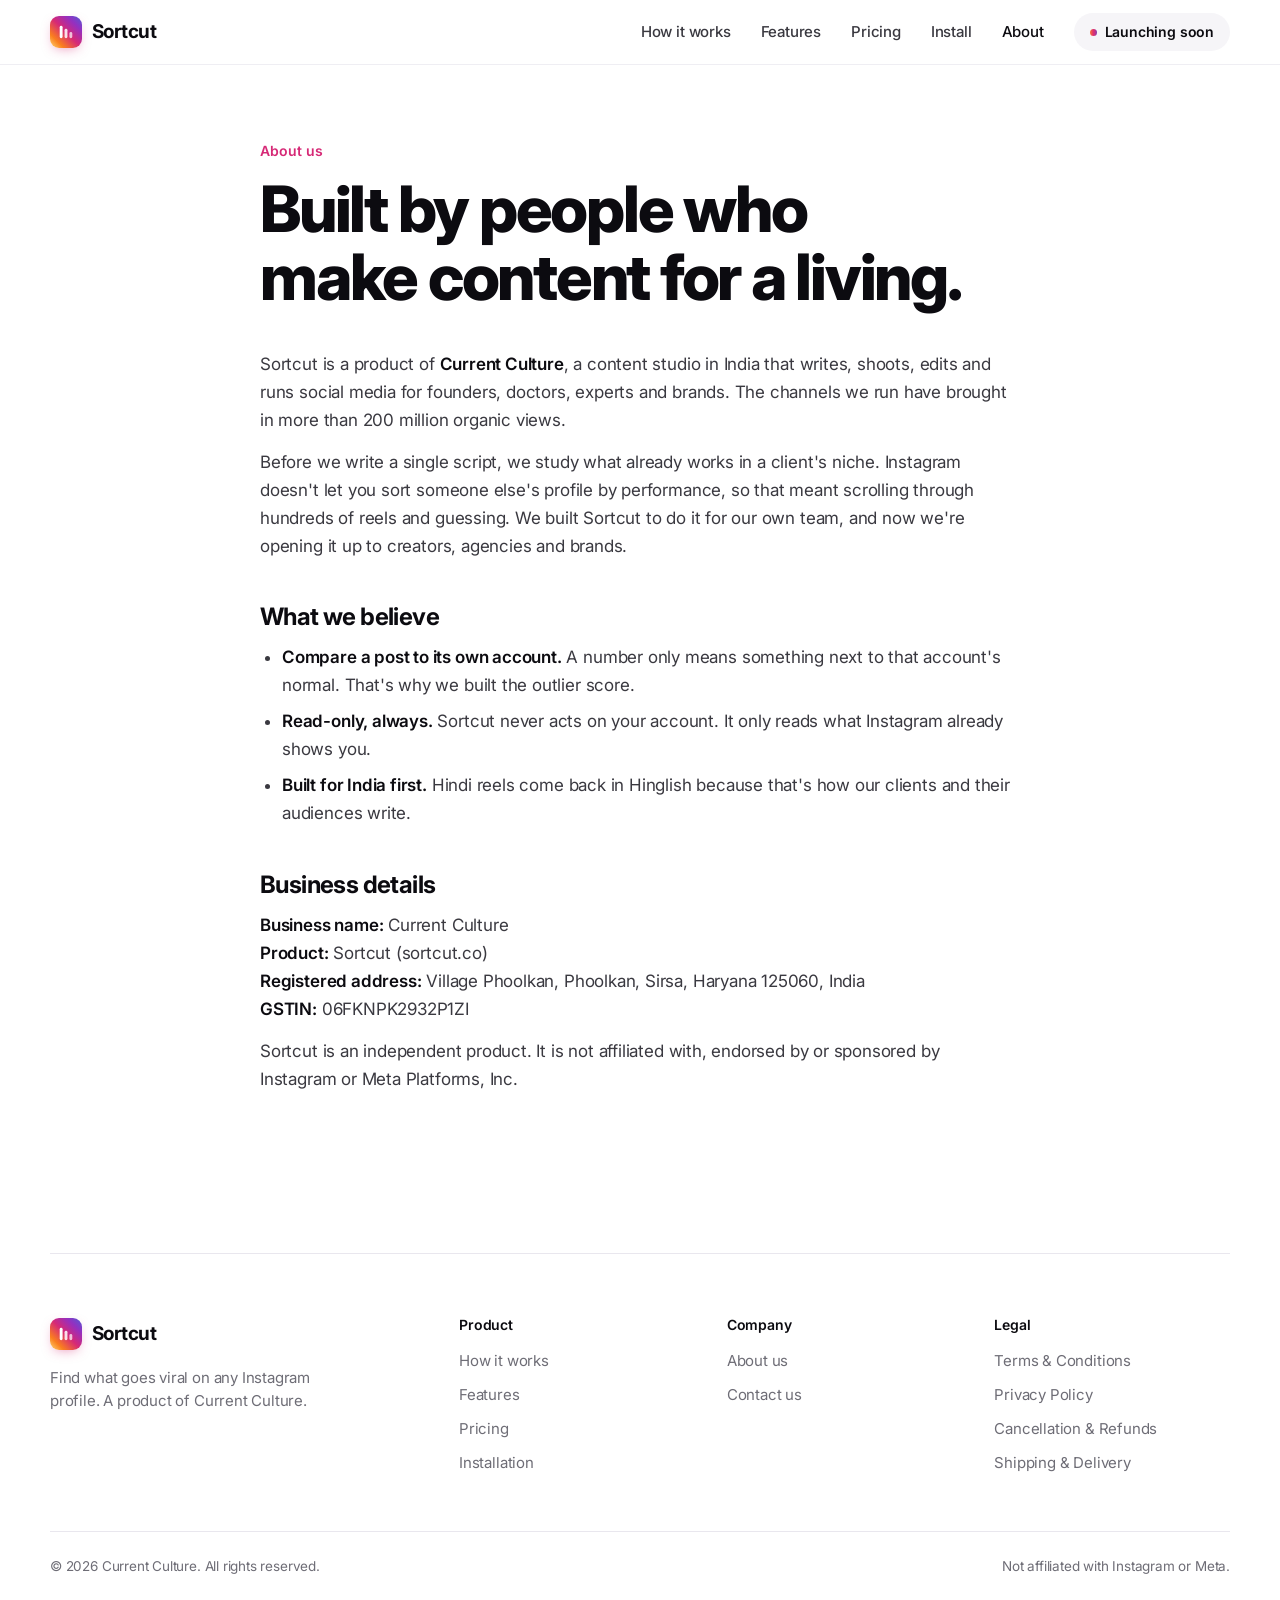
==== about.html @ b272a759 "Landing page" ====
<!doctype html>
<html lang="en">
<head>
<meta charset="utf-8">
<meta name="viewport" content="width=device-width, initial-scale=1, viewport-fit=cover">
<title>About us | Sortcut</title>
<meta name="description" content="Sortcut is built by Current Culture, a content studio in India.">
<link rel="canonical" href="https://sortcut.co/about.html">
<link rel="preconnect" href="https://fonts.googleapis.com">
<link rel="preconnect" href="https://fonts.gstatic.com" crossorigin>
<link rel="stylesheet" href="https://fonts.googleapis.com/css2?family=Inter:wght@400;500;600;700;800&display=swap">
<link rel="stylesheet" href="css/styles.css">
</head>
<body>
<svg width="0" height="0" style="position:absolute" aria-hidden="true">
  <defs>
    <linearGradient id="igg" x1="0" y1="1" x2="1" y2="0">
      <stop offset="0" stop-color="#FEDA75"/><stop offset=".25" stop-color="#FA7E1E"/><stop offset=".5" stop-color="#D62976"/><stop offset=".75" stop-color="#962FBF"/><stop offset="1" stop-color="#4F5BD5"/>
    </linearGradient>
    <symbol id="mark" viewBox="0 0 20 20"><rect x="3" y="3" width="3.2" height="14" rx="1.6" fill="currentColor"/><rect x="8.4" y="6.5" width="3.2" height="10.5" rx="1.6" fill="currentColor" opacity=".85"/><rect x="13.8" y="10" width="3.2" height="7" rx="1.6" fill="currentColor" opacity=".7"/></symbol>
    <symbol id="check" viewBox="0 0 20 20"><circle cx="10" cy="10" r="10" fill="url(#igg)"/><path d="M6 10.3l2.6 2.6L14 7.5" fill="none" stroke="#fff" stroke-width="2" stroke-linecap="round" stroke-linejoin="round"/></symbol>
    <symbol id="play" viewBox="0 0 12 12"><path d="M3 1.8v8.4L10 6z" fill="currentColor"/></symbol>
  </defs>
</svg>
<header class="top">
  <div class="wrap">
    <a class="brand" href="index.html" aria-label="Sortcut home"><span class="logo"><svg width="18" height="18" viewBox="0 0 20 20" fill="#fff" aria-hidden="true"><rect x="3" y="3" width="3.2" height="14" rx="1.6"/><rect x="8.4" y="6.5" width="3.2" height="10.5" rx="1.6" opacity=".85"/><rect x="13.8" y="10" width="3.2" height="7" rx="1.6" opacity=".7"/></svg></span>Sortcut</a>
    <nav class="nav" aria-label="Main">
      <a class="hide-sm" href="index.html#how">How it works</a>
      <a class="hide-sm" href="index.html#features">Features</a>
      <a class="hide-sm" href="pricing.html">Pricing</a>
      <a class="hide-sm" href="install.html">Install</a>
      <a class="hide-sm" href="about.html" aria-current="page">About</a>
      <span class="soon">Launching soon</span>
    </nav>
  </div>
</header>
<main class="wrap">

  <article class="doc">
    <div class="doc-head"><span class="kicker">About us</span><h1>Built by people who make content for a living.</h1></div>
    <div class="doc-body">
      <p>Sortcut is a product of <strong>Current Culture</strong>, a content studio in India that writes, shoots, edits and runs social media for founders, doctors, experts and brands. The channels we run have brought in more than 200 million organic views.</p>
      <p>Before we write a single script, we study what already works in a client's niche. Instagram doesn't let you sort someone else's profile by performance, so that meant scrolling through hundreds of reels and guessing. We built Sortcut to do it for our own team, and now we're opening it up to creators, agencies and brands.</p>
      <h2>What we believe</h2>
      <ul>
        <li><strong>Compare a post to its own account.</strong> A number only means something next to that account's normal. That's why we built the outlier score.</li>
        <li><strong>Read-only, always.</strong> Sortcut never acts on your account. It only reads what Instagram already shows you.</li>
        <li><strong>Built for India first.</strong> Hindi reels come back in Hinglish because that's how our clients and their audiences write.</li>
      </ul>
      <h2>Business details</h2>
      <p><strong>Business name:</strong> Current Culture<br>
      <strong>Product:</strong> Sortcut (sortcut.co)<br>
      <strong>Registered address:</strong> Village Phoolkan, Phoolkan, Sirsa, Haryana 125060, India<br>
      <strong>GSTIN:</strong> 06FKNPK2932P1ZI</p>
      <p>Sortcut is an independent product. It is not affiliated with, endorsed by or sponsored by Instagram or Meta Platforms, Inc.</p>
    </div>
  </article>

</main>

<footer class="wrap">
  <div class="foot">
    <div>
      <a class="brand" href="index.html"><span class="logo"><svg width="18" height="18" viewBox="0 0 20 20" fill="#fff" aria-hidden="true"><rect x="3" y="3" width="3.2" height="14" rx="1.6"/><rect x="8.4" y="6.5" width="3.2" height="10.5" rx="1.6" opacity=".85"/><rect x="13.8" y="10" width="3.2" height="7" rx="1.6" opacity=".7"/></svg></span>Sortcut</a>
      <p class="about">Find what goes viral on any Instagram profile. A product of Current Culture.</p>
    </div>
    <div><h4>Product</h4><ul><li><a href="index.html#how">How it works</a></li><li><a href="index.html#features">Features</a></li><li><a href="pricing.html">Pricing</a></li><li><a href="install.html">Installation</a></li></ul></div>
    <div><h4>Company</h4><ul><li><a href="about.html">About us</a></li><li><a href="contact.html">Contact us</a></li></ul></div>
    <div><h4>Legal</h4><ul><li><a href="terms.html">Terms &amp; Conditions</a></li><li><a href="privacy.html">Privacy Policy</a></li><li><a href="refund-policy.html">Cancellation &amp; Refunds</a></li><li><a href="shipping-policy.html">Shipping &amp; Delivery</a></li></ul></div>
  </div>
  <div class="legal"><span>© 2026 Current Culture. All rights reserved.</span><span>Not affiliated with Instagram or Meta.</span></div>
</footer>
<script src="js/main.js"></script>
</body>
</html>
---- css/styles.css ----
html,body{margin:0}img{max-width:100%}

[hidden]{display:none!important}
:root{
  color-scheme:light;
  --bg:#FFFFFF;
  --bg-2:#F6F5F8;
  --ink:#0C0B10;
  --ink-2:#3A3940;
  --gray:#6E6D76;
  --gray-2:#A3A1AB;
  --line:#E9E7EE;
  --line-2:#DCD9E3;
  --yellow:#FEDA75;
  --orange:#FA7E1E;
  --pink:#D62976;
  --purple:#962FBF;
  --blue:#4F5BD5;
  --ig:linear-gradient(45deg,#FEDA75 0%,#FA7E1E 22%,#D62976 50%,#962FBF 76%,#4F5BD5 100%);
  --ig-btn:linear-gradient(90deg,#F77737 0%,#E1306C 45%,#C13584 72%,#833AB4 100%);
  --font:-apple-system,BlinkMacSystemFont,"SF Pro Display","SF Pro Text","Inter","Segoe UI",Roboto,Helvetica,Arial,sans-serif;
  --mono:ui-monospace,"SF Mono",SFMono-Regular,Menlo,Consolas,monospace;
  --r-lg:28px;--r-md:20px;--r-sm:12px;
  --shadow:0 1px 2px rgba(12,11,16,.04),0 8px 24px -8px rgba(12,11,16,.08);
  --shadow-lg:0 2px 6px rgba(12,11,16,.04),0 40px 80px -24px rgba(60,20,80,.22);
}
*{box-sizing:border-box}
html{scroll-behavior:smooth;overflow-x:clip}
@media (prefers-reduced-motion:reduce){html{scroll-behavior:auto}*,*::before,*::after{animation:none!important;transition:none!important}}
body{background:var(--bg);color:var(--ink);font:400 17px/1.55 var(--font);letter-spacing:-.011em;-webkit-font-smoothing:antialiased;-moz-osx-font-smoothing:grayscale;padding-inline:20px;overflow-x:hidden}
a{color:inherit}
h1,h2,h3,h4{margin:0;font-weight:700;letter-spacing:-.035em;line-height:1.05;text-wrap:balance}
p{margin:0}
.wrap{max-width:1180px;margin-inline:auto}
.narrow{max-width:760px;margin-inline:auto}
.center{text-align:center}
.viral-img{display:inline-block;height:1.24em;width:auto;max-width:none;vertical-align:-.07em;margin-right:.04em}
.ig-script{font-family:"Instrument Serif",Georgia,serif;font-style:italic;font-weight:400;letter-spacing:-.01em;font-size:1.12em;line-height:.9;padding:0 .1em .06em .02em;display:inline-block;vertical-align:-.02em}
.grad-text{background:var(--ig);-webkit-background-clip:text;background-clip:text;color:transparent}
:focus-visible{outline:3px solid rgba(214,41,118,.45);outline-offset:3px;border-radius:10px}
.kicker{display:inline-block;font-size:14px;font-weight:600;letter-spacing:0;color:var(--pink)}

/* ---------- nav ---------- */
.top{position:sticky;top:env(safe-area-inset-top,0px);z-index:50;margin-inline:-20px;padding:0 20px;background:rgba(255,255,255,.78);-webkit-backdrop-filter:saturate(180%) blur(20px);backdrop-filter:saturate(180%) blur(20px);border-bottom:1px solid rgba(233,231,238,.7)}
.top .wrap{height:64px;display:flex;align-items:center;justify-content:space-between;gap:16px}
.brand{display:flex;align-items:center;gap:10px;text-decoration:none;font-size:19px;font-weight:700;letter-spacing:-.03em}
.logo{width:32px;height:32px;border-radius:9px;background:var(--ig);display:grid;place-items:center;box-shadow:0 4px 12px -4px rgba(214,41,118,.5)}
.logo svg{display:block}
.nav{display:flex;align-items:center;gap:30px;font-size:15px;font-weight:500}
.nav a{text-decoration:none;color:var(--ink-2)}
.nav a:hover,.nav a[aria-current="page"]{color:var(--ink)}
.nav a.btn,.nav a.btn:hover{color:#fff}
.soon{display:inline-flex;align-items:center;gap:8px;height:38px;padding:0 16px;border-radius:999px;background:var(--bg-2);font-size:14px;font-weight:600;color:var(--ink);white-space:nowrap}
.soon::before{content:"";width:7px;height:7px;border-radius:50%;background:var(--ig-btn)}
@media (max-width:780px){.nav a.hide-sm{display:none}}

/* ---------- buttons ---------- */
.btn{display:inline-flex;align-items:center;justify-content:center;gap:8px;height:48px;padding:0 24px;border-radius:999px;border:0;font:600 16px/1 var(--font);letter-spacing:-.01em;text-decoration:none;cursor:pointer;white-space:nowrap;transition:transform .2s ease,box-shadow .2s ease,background-color .2s}
.btn-ig{background:var(--ig-btn);color:#fff;box-shadow:0 8px 24px -8px rgba(214,41,118,.55),inset 0 1px 0 rgba(255,255,255,.25)}
.btn-ig:hover{transform:translateY(-1px);box-shadow:0 14px 30px -10px rgba(214,41,118,.65),inset 0 1px 0 rgba(255,255,255,.25)}
.btn-dark{background:var(--ink);color:#fff}
.btn-dark:hover{transform:translateY(-1px);background:#25232c}
.btn-soft{background:var(--bg-2);color:var(--ink)}
.btn-soft:hover{background:#EDEBF1}
.btn-soon,.btn-soon:hover{background:var(--bg-2);color:var(--gray);cursor:default}
.btn-sm{height:38px;padding:0 16px;font-size:14px}
.btn svg{flex:none}

/* ---------- hero ---------- */
.hero{position:relative;padding-block:72px 0;text-align:center}
.hero::before{content:"";position:absolute;top:-64px;left:50%;width:100vw;transform:translateX(-50%);height:720px;z-index:-1;background:
  radial-gradient(40% 50% at 22% 30%,rgba(254,218,117,.30),transparent 70%),
  radial-gradient(38% 50% at 50% 18%,rgba(214,41,118,.16),transparent 70%),
  radial-gradient(40% 50% at 80% 32%,rgba(79,91,213,.16),transparent 70%)}
.launch{display:inline-flex;align-items:center;gap:10px;padding:6px 14px 6px 6px;border-radius:999px;background:#fff;border:1px solid var(--line);box-shadow:var(--shadow);font-size:14px;font-weight:500;color:var(--ink-2);text-decoration:none}
.launch b{font-weight:600;color:#fff;background:var(--ig-btn);padding:4px 10px;border-radius:999px;font-size:12.5px}
.hero h1{font-size:clamp(30px,7.4vw,88px);font-weight:800;letter-spacing:-.045em;line-height:1.04;margin:26px auto 0;max-width:none}
.hero h1 .ln{display:block;white-space:nowrap}
.hero .lede{margin:24px auto 0;max-width:620px;font-size:clamp(18px,2vw,21px);color:var(--gray);line-height:1.5}
.hero .ctas{display:flex;flex-wrap:wrap;justify-content:center;gap:12px;margin-top:34px}
.proof{display:flex;align-items:center;justify-content:center;gap:14px;margin-top:30px;flex-wrap:wrap;font-size:14.5px;color:var(--gray)}
.proof b{color:var(--ink);font-weight:600}
.rings{display:flex}
.ring{width:38px;height:38px;border-radius:50%;padding:2px;background:var(--ig);margin-left:-10px}
.ring:first-child{margin-left:0}
.ring span{display:block;width:100%;height:100%;border-radius:50%;border:2px solid #fff}
.a1{background:linear-gradient(135deg,#F4C7A1,#B9785A)}
.a2{background:linear-gradient(135deg,#C9B5E8,#6D58A8)}
.a3{background:linear-gradient(135deg,#A9D8C6,#3E8A73)}
.a4{background:linear-gradient(135deg,#F3B0C3,#B4446A)}
.a5{background:linear-gradient(135deg,#B8CBF2,#4B64B8)}

/* ---------- product mockup ---------- */
.stage{position:relative;margin:64px auto 0;max-width:1080px}
.stage::before{content:"";position:absolute;inset:8% 4% -4%;background:var(--ig);filter:blur(70px);opacity:.28;border-radius:40px;z-index:-1}
.window{border-radius:22px;background:#fff;border:1px solid var(--line);box-shadow:var(--shadow-lg);overflow:hidden;text-align:left}
.chrome{display:flex;align-items:center;gap:14px;height:46px;padding:0 16px;background:#F7F6F9;border-bottom:1px solid var(--line)}
.dots{display:flex;gap:7px}
.dots i{width:11px;height:11px;border-radius:50%;background:#E0DDE5}
.dots i:nth-child(1){background:#FF5F57}.dots i:nth-child(2){background:#FEBC2E}.dots i:nth-child(3){background:#28C840}
.url{flex:1;max-width:420px;margin-inline:auto;height:28px;border-radius:8px;background:#fff;border:1px solid var(--line);display:flex;align-items:center;justify-content:center;gap:6px;font-size:12.5px;color:var(--gray)}
.ext{width:26px;height:26px;border-radius:7px;background:var(--ig);display:grid;place-items:center}
.app{display:grid;grid-template-columns:1fr 300px;min-height:520px}
.profile{padding:26px 28px 28px;min-width:0}
.ph{display:flex;align-items:center;gap:22px;padding-bottom:20px;border-bottom:1px solid var(--line)}
.ph .ring{width:76px;height:76px;padding:3px;margin:0;flex:none}
.ph .ring span{border-width:3px}
.ph h4{font-size:19px;letter-spacing:-.02em;font-weight:600}
.stats{display:flex;gap:22px;margin-top:8px;font-size:14px;color:var(--ink-2)}
.stats b{font-weight:600;color:var(--ink)}
.sortbar{display:flex;align-items:center;justify-content:space-between;gap:10px;margin:16px 0 12px;font-size:13px;color:var(--gray)}
.sortbar .chip{display:inline-flex;align-items:center;gap:6px;padding:6px 10px;border-radius:999px;background:var(--bg-2);font-weight:600;color:var(--ink)}
.sortbar .chip i{width:8px;height:8px;border-radius:50%;background:var(--ig)}
.grid{display:grid;grid-template-columns:repeat(4,1fr);gap:4px}
.tile{position:relative;aspect-ratio:3/4;border-radius:6px;overflow:hidden}
.tile .rk{position:absolute;top:7px;left:7px;min-width:22px;height:22px;padding:0 6px;border-radius:6px;background:rgba(12,11,16,.72);color:#fff;font:700 11.5px/22px var(--font);text-align:center;-webkit-backdrop-filter:blur(6px);backdrop-filter:blur(6px)}
.tile .ox{position:absolute;top:7px;right:7px;height:22px;padding:0 7px;border-radius:6px;background:var(--ig-btn);color:#fff;font:700 11.5px/22px var(--font)}
.tile .vw{position:absolute;left:0;right:0;bottom:0;display:flex;align-items:center;gap:4px;padding:22px 8px 7px;background:linear-gradient(transparent,rgba(0,0,0,.55));color:#fff;font:600 11.5px/1 var(--font)}
.p1{background:linear-gradient(160deg,#F9D9B5 0%,#E59A7B 55%,#A85467 100%)}
.p2{background:linear-gradient(200deg,#BFD7EA 0%,#6E95BE 60%,#36507A 100%)}
.p3{background:linear-gradient(150deg,#E8E0D3 0%,#B9A58C 60%,#6C5A47 100%)}
.p4{background:linear-gradient(190deg,#D4E7D0 0%,#86B08A 60%,#3F6849 100%)}
.p5{background:linear-gradient(170deg,#E9D3EC 0%,#B48BC2 60%,#6A4580 100%)}
.p6{background:linear-gradient(140deg,#F6E3B4 0%,#D9A95A 60%,#8E6327 100%)}
.p7{background:linear-gradient(210deg,#D2D6E6 0%,#8C93B5 60%,#4B4F72 100%)}
.p8{background:linear-gradient(165deg,#F4CDCD 0%,#D57F86 60%,#8B3A4C 100%)}
.panel{border-left:1px solid var(--line);background:#FBFAFC;padding:20px;display:flex;flex-direction:column;gap:14px}
.panel-h{display:flex;align-items:center;gap:10px;font-weight:700;font-size:15px;letter-spacing:-.02em}
.panel-h .logo{width:26px;height:26px;border-radius:7px}
.field label{display:block;font-size:12px;font-weight:600;color:var(--gray);margin-bottom:6px}
.select{display:flex;justify-content:space-between;align-items:center;height:38px;padding:0 12px;border-radius:10px;background:#fff;border:1px solid var(--line-2);font-size:14px;font-weight:500}
.seg{display:grid;grid-template-columns:repeat(4,1fr);gap:4px;padding:3px;border-radius:10px;background:#EFEDF2}
.seg span{height:30px;display:grid;place-items:center;font-size:13px;font-weight:600;border-radius:8px;color:var(--gray)}
.seg span.on{background:#fff;color:var(--ink);box-shadow:0 1px 3px rgba(0,0,0,.08)}
.progress{height:6px;border-radius:99px;background:#EFEDF2;overflow:hidden}
.progress i{display:block;height:100%;width:100%;background:var(--ig-btn);border-radius:99px}
.pmeta{display:flex;justify-content:space-between;font-size:12.5px;color:var(--gray);margin-top:7px}
.panel .btn{height:40px;font-size:14px;width:100%}
.panel .row2{display:grid;grid-template-columns:1fr 1fr;gap:8px}
.panel .row2 .btn{background:#fff;border:1px solid var(--line-2);color:var(--ink)}
@media (max-width:900px){.app{grid-template-columns:1fr}.panel{border-left:0;border-top:1px solid var(--line)}}
@media (max-width:560px){.grid{grid-template-columns:repeat(3,1fr)}.grid .tile:nth-child(n+7){display:none}.profile{padding:18px}.ph{gap:14px}.ph .ring{width:60px;height:60px}.stats{gap:12px;font-size:12.5px}.url{display:none}}


/* ---------- interactive demo ---------- */
.field .flabel{display:block;font-size:12px;font-weight:600;color:var(--gray);margin-bottom:6px}
.seg button{height:30px;border:0;background:transparent;font:600 13px/1 var(--font);border-radius:8px;color:var(--gray);cursor:pointer;transition:background-color .2s,color .2s,box-shadow .2s}
.seg button:hover{color:var(--ink)}
.seg button.on{background:#fff;color:var(--ink);box-shadow:0 1px 3px rgba(0,0,0,.08)}
.seg button:disabled{cursor:default}
.progress i{width:0;transition:none}
.sortbar .chip i{background:var(--gray-2);transition:background .3s}
.sortbar .chip.live i{background:var(--ig)}
.sortbar .chip.busy i{background:var(--ig);animation:blink .8s ease-in-out infinite}
@keyframes blink{50%{opacity:.25}}
#demo-grid{position:relative}
#demo-grid .tile{will-change:transform}
#demo-grid .tile .rk,#demo-grid .tile .ox{opacity:0;transform:scale(.4);transition:opacity .35s ease,transform .45s cubic-bezier(.3,1.6,.5,1);transition-delay:var(--d,0ms)}
#demo-grid.sorted .tile .rk,#demo-grid.sorted .tile .ox{opacity:1;transform:none}
#demo-grid.sorted .tile[data-rank="1"]{box-shadow:0 0 0 2px #fff,0 0 0 4px #D62976;z-index:1}
#demo-grid::after{content:"";position:absolute;inset:0;border-radius:6px;pointer-events:none;opacity:0;z-index:3;background:linear-gradient(100deg,transparent 35%,rgba(255,255,255,.55) 50%,transparent 65%);background-size:250% 100%;transition:opacity .3s}
#demo-grid.scanning::after{opacity:1;animation:sweep 1.1s linear infinite}
@keyframes sweep{from{background-position:130% 0}to{background-position:-30% 0}}
#demo-grid.scanning .tile{filter:saturate(.85)}
.panel .btn-ig[disabled]{cursor:progress;opacity:.9}
.panel .btn-ig.hint{animation:hint 2.2s ease-in-out infinite}
@keyframes hint{0%,100%{box-shadow:0 8px 24px -8px rgba(214,41,118,.55),0 0 0 0 rgba(214,41,118,.35)}50%{box-shadow:0 8px 24px -8px rgba(214,41,118,.55),0 0 0 8px rgba(214,41,118,0)}}


/* ---------- tutorial cursor + downloads ---------- */
.window{position:relative}
.dlbtn{position:relative;flex:none;width:28px;height:28px;border-radius:7px;border:0;background:transparent;display:grid;place-items:center;color:#6E6D76;cursor:default;opacity:0;transition:opacity .3s}
.dlbtn.show{opacity:1}
.dlbtn.bump{animation:bump .55s cubic-bezier(.3,1.6,.5,1)}
@keyframes bump{40%{transform:translateY(3px) scale(1.18)}}
.dlbadge{position:absolute;top:-5px;right:-6px;min-width:16px;height:16px;padding:0 4px;border-radius:99px;background:var(--ig-btn);color:#fff;font:700 10px/16px var(--font);font-style:normal;text-align:center;opacity:0;transform:scale(.5);transition:opacity .2s,transform .3s cubic-bezier(.3,1.6,.5,1)}
.dlbtn.show .dlbadge{opacity:1;transform:none}
.dlpop{position:absolute;top:54px;right:12px;z-index:25;width:270px;max-width:calc(100% - 24px);padding:12px;border-radius:14px;background:#fff;border:1px solid var(--line);box-shadow:0 20px 50px -16px rgba(12,11,16,.35);display:flex;gap:12px;align-items:center;opacity:0;transform:translateY(-10px) scale(.95);transform-origin:top right;transition:opacity .25s,transform .4s cubic-bezier(.3,1.3,.5,1);pointer-events:none}
.dlpop.show{opacity:1;transform:none}
.dlpop .ficon{width:34px;height:40px;flex:none}
.dlm{min-width:0;flex:1}
.dln{display:block;font-size:13px;font-weight:600;overflow:hidden;text-overflow:ellipsis;white-space:nowrap}
.dls{display:block;font-size:12px;color:var(--gray);margin-top:2px;font-variant-numeric:tabular-nums}
.dlpop .pbar{display:block;margin-top:6px;height:4px}
.dlpop .pbar i{background:var(--ig-btn);width:0}
.dlpop.done .pbar{opacity:0;transition:opacity .3s}
.cur{position:absolute;left:0;top:0;z-index:100;width:24px;height:24px;pointer-events:none;opacity:0;transition:transform .7s cubic-bezier(.3,.7,.3,1),opacity .3s;filter:drop-shadow(0 2px 4px rgba(0,0,0,.35))}
.cur.on{opacity:1}
.cur svg{display:block;transition:transform .12s}
.cur.down svg{transform:scale(.8)}
.cur::after{content:"";position:absolute;left:-9px;top:-9px;width:24px;height:24px;border-radius:50%;border:2px solid #D62976;opacity:0;transform:scale(.4)}
.cur.down::after{animation:ring .5s ease-out}
@keyframes ring{0%{opacity:.8;transform:scale(.4)}100%{opacity:0;transform:scale(1.7)}}
.panel .row2 .btn{cursor:pointer;transition:background-color .2s,transform .15s}
.panel .row2 .btn:hover{background:#FBFAFC}
.panel .row2 .btn.busy{opacity:.55;pointer-events:none}


/* ---------- sort-by dropdown ---------- */
.dd{position:relative}
.dd .select{width:100%;font-family:var(--font);color:var(--ink);cursor:pointer;text-align:left;transition:border-color .2s,box-shadow .2s}
.dd .select:hover{border-color:#C9C5D2}
.dd .select[aria-expanded="true"]{border-color:var(--pink);box-shadow:0 0 0 3px rgba(214,41,118,.15)}
.dd .select .chev{transition:transform .25s}
.dd .select[aria-expanded="true"] .chev{transform:rotate(180deg)}
.dd-menu{position:absolute;left:0;right:0;top:calc(100% + 6px);z-index:40;padding:6px;border-radius:12px;background:#fff;border:1px solid var(--line);box-shadow:0 18px 40px -14px rgba(12,11,16,.3);opacity:0;transform:translateY(-6px) scale(.97);transform-origin:top;pointer-events:none;transition:opacity .18s,transform .22s cubic-bezier(.2,.9,.3,1.2)}
.dd.open .dd-menu{opacity:1;transform:none;pointer-events:auto}
.dd-g{padding:8px 10px 4px;font-size:11px;font-weight:600;letter-spacing:.04em;text-transform:uppercase;color:var(--gray-2)}
.dd-g span{font-weight:500;text-transform:none;letter-spacing:0;color:var(--gray-2)}
.dd-menu [role="option"]{display:flex;align-items:center;justify-content:space-between;gap:8px;width:100%;height:34px;padding:0 10px 0 30px;border:0;border-radius:8px;background:transparent;font:500 13.5px/1 var(--font);color:var(--ink);text-align:left;cursor:pointer;position:relative}
.dd-menu [role="option"]:hover,.dd-menu [role="option"].hl{background:var(--bg-2)}
.dd-menu [role="option"] small{font-size:11.5px;color:var(--gray-2);font-weight:500}
.dd-menu [role="option"][aria-selected="true"]{font-weight:600}
.dd-menu [role="option"][aria-selected="true"]::before{content:"";position:absolute;left:10px;top:50%;width:12px;height:12px;margin-top:-6px;border-radius:50%;background:var(--ig-btn) url("data:image/svg+xml,%3Csvg xmlns='http://www.w3.org/2000/svg' width='12' height='12' viewBox='0 0 12 12'%3E%3Cpath d='M3 6.2l2 2 4-4.4' fill='none' stroke='%23fff' stroke-width='1.6' stroke-linecap='round' stroke-linejoin='round'/%3E%3C/svg%3E") center/12px no-repeat}
#demo-grid.plain .tile .ox{display:none}

/* ---------- logos strip ---------- */
.works{margin-top:64px;display:flex;flex-wrap:wrap;align-items:center;justify-content:center;gap:14px 34px;color:var(--gray);font-size:15px;font-weight:500}
.works span.lbl{font-size:13px;font-weight:600;color:var(--gray-2);text-transform:uppercase;letter-spacing:.08em}
.works .w{display:flex;align-items:center;gap:8px;color:var(--ink-2)}

/* ---------- sections ---------- */
.sec{padding-block:120px 0}
.sec-head{max-width:760px;margin:0 auto 56px;text-align:center}
.sec-head h2{font-size:clamp(36px,5.2vw,60px);font-weight:800;margin-top:12px}
.sec-head p{margin:18px auto 0;max-width:600px;color:var(--gray);font-size:19px}

/* steps */
.steps{display:grid;grid-template-columns:repeat(3,1fr);gap:20px}
.step{background:var(--bg-2);border-radius:var(--r-lg);padding:30px 30px 0;display:flex;flex-direction:column;overflow:hidden}
.step .no{width:32px;height:32px;border-radius:50%;background:#fff;display:grid;place-items:center;font-weight:700;font-size:15px;box-shadow:var(--shadow)}
.step h3{font-size:24px;margin-top:20px;letter-spacing:-.03em}
.step p{color:var(--gray);margin-top:10px;font-size:16px}
.step .vis{margin-top:28px;background:#fff;border-radius:16px 16px 0 0;border:1px solid var(--line);border-bottom:0;padding:16px;flex:1;min-height:170px}
.mini-profile{display:flex;align-items:center;gap:12px}
.mini-profile .ring{width:46px;height:46px;margin:0}
.bar{height:9px;border-radius:99px;background:var(--bg-2)}
.mini-grid{display:grid;grid-template-columns:repeat(3,1fr);gap:3px;margin-top:14px}
.mini-grid i{aspect-ratio:1;border-radius:4px;display:block}
.opt{display:flex;align-items:center;justify-content:space-between;padding:9px 12px;border-radius:10px;font-size:14px;font-weight:500;color:var(--ink-2)}
.opt.on{background:var(--bg-2);color:var(--ink);font-weight:600}
.opt .ck{width:18px;height:18px;border-radius:50%;background:var(--ig-btn);display:grid;place-items:center}
.files{display:grid;gap:8px}
.file{display:flex;align-items:center;gap:12px;padding:10px 12px;border-radius:12px;border:1px solid var(--line);font-size:14px;font-weight:600}
.file small{display:block;font-weight:400;color:var(--gray);font-size:12.5px}
.ficon{width:34px;height:40px;border-radius:7px;display:grid;place-items:center;font:700 10px/1 var(--font);color:#fff;flex:none}
@media (max-width:900px){.steps{grid-template-columns:1fr}}


/* ---------- how-it-works mini demos ---------- */
.step .vis{height:292px;min-height:0;flex:none;position:relative;overflow:hidden;display:flex;flex-direction:column;gap:12px}
.step .vis button{font-family:var(--font);cursor:pointer}
.srch{display:flex;align-items:center;gap:7px;height:36px;padding:0 12px;border-radius:10px;background:var(--bg-2);font-size:13.5px;font-weight:600;white-space:nowrap;overflow:hidden}
.srch-at{color:var(--gray-2);font-weight:500}
.caret{width:1.5px;height:16px;background:var(--pink);animation:caret 1s steps(1) infinite}
@keyframes caret{50%{opacity:0}}
.pills{display:flex;gap:6px;flex-wrap:wrap}
.pills button{height:30px;padding:0 11px;border-radius:999px;border:1px solid var(--line);background:#fff;font-size:12.5px;font-weight:600;color:var(--ink-2);transition:all .2s}
.pills button:hover{border-color:var(--line-2);color:var(--ink)}
.pills button.on{border-color:transparent;background:var(--ig-btn);color:#fff}
.mp{display:flex;align-items:center;gap:12px;padding-top:2px}
.mp .ring{width:48px;height:48px;margin:0;flex:none;position:relative;background:none}
.mp .ring::before{content:"";position:absolute;inset:0;border-radius:50%;background:var(--ig)}
.mp .ring span{position:relative}
.mp .ring.loading::before{background:conic-gradient(from 0deg,#FEDA75,#FA7E1E,#D62976,#962FBF,#4F5BD5,transparent 80%);animation:spin .7s linear infinite}
@keyframes spin{to{transform:rotate(360deg)}}
.mp-t{display:grid;gap:4px;min-width:0;flex:1}
.mp-t b{font-size:15px;letter-spacing:-.02em}
.mp-t span{font-size:13px;color:var(--gray);font-variant-numeric:tabular-nums}
.mp-t.skel b,.mp-t.skel span{color:transparent;background:var(--bg-2);border-radius:6px;width:fit-content;animation:skel 1s ease-in-out infinite}
@keyframes skel{50%{opacity:.5}}
.v1-grid{display:grid;grid-template-columns:repeat(3,1fr);gap:3px;flex:1;min-height:0}
.v1-grid i{display:block;border-radius:5px;transition:opacity .35s ease,transform .45s cubic-bezier(.3,1.4,.5,1);transition-delay:var(--d,0ms)}
.v1-grid.out i{opacity:0;transform:scale(.7);transition-delay:0ms;transition-duration:.18s}
.mseg{position:relative;display:grid;grid-template-columns:repeat(4,1fr);padding:3px;border-radius:11px;background:var(--bg-2)}
.mseg.two{grid-template-columns:1fr 1fr}
.mseg button{position:relative;z-index:1;height:32px;border:0;background:transparent;font-size:12.5px;font-weight:600;color:var(--gray);border-radius:8px;transition:color .25s}
.mseg button.on{color:var(--ink)}
.mseg-ind{position:absolute;top:3px;bottom:3px;left:3px;border-radius:8px;background:#fff;box-shadow:0 1px 3px rgba(0,0,0,.1);transition:transform .45s cubic-bezier(.22,.8,.24,1),width .45s cubic-bezier(.22,.8,.24,1)}
.rank{position:relative;flex:1;min-height:0}
.rrow{position:absolute;left:0;right:0;top:0;height:30px;display:grid;grid-template-columns:16px 30px 1fr 50px;align-items:center;gap:8px;transition:transform .7s cubic-bezier(.22,.8,.24,1);font-variant-numeric:tabular-nums}
.rrow .rn{font-size:12px;font-weight:700;color:var(--gray-2);text-align:center}
.rrow.lead .rn{color:var(--pink)}
.rrow .sw{width:30px;height:30px;border-radius:6px;display:block}
.rrow .rt{height:10px;border-radius:99px;background:var(--bg-2);overflow:hidden}
.rrow .rb{display:block;height:100%;border-radius:99px;background:#CFCBD8;transition:width .8s cubic-bezier(.22,.8,.24,1),background .4s}
.rrow.lead .rb{background:var(--ig-btn)}
.rrow .rv{font-size:12.5px;font-weight:700;text-align:right}
.v2-note{font-size:12px!important;color:var(--gray-2)!important;margin:0!important;text-align:center}
.pane{display:flex;flex-direction:column;gap:10px;flex:1;min-height:0}
.pane .file,.pane .pbar,.pane .wave{flex:none}
.fmeta{min-width:0;overflow:hidden;text-overflow:ellipsis;white-space:nowrap}
.fmeta small{font-variant-numeric:tabular-nums}
.pbar{height:5px;border-radius:99px;background:var(--bg-2);overflow:hidden}
.pbar i{display:block;height:100%;border-radius:99px;background:linear-gradient(90deg,#1D9E5B,#43C47F)}
.sheet{flex:none;border:1px solid var(--line);border-radius:10px;overflow:hidden;font-size:12px;font-variant-numeric:tabular-nums}
.sr{display:grid;grid-template-columns:20px 1fr 52px 52px;gap:6px;padding:6px 10px;border-top:1px solid var(--line);transition:opacity .3s ease,transform .4s cubic-bezier(.22,.8,.24,1);transition-delay:var(--d,0ms)}
.sr:first-child{border-top:0}
.sr.sh{background:#F7F6F9;font-weight:600;color:var(--gray)}
.sr span:nth-child(n+3){text-align:right}
.sr .hot{color:var(--pink);font-weight:700}
.sheet.out .sr:not(.sh){opacity:0;transform:translateY(8px);transition-delay:0ms;transition-duration:.01s}
.wave{display:flex;align-items:center;justify-content:center;gap:3px;height:54px;border-radius:12px;background:var(--bg-2);padding:0 12px}
.wave i{flex:1;max-width:5px;border-radius:99px;background:var(--ig-btn);height:var(--h,30%);opacity:.85;transform-origin:center}
.wave.live i{animation:wv .6s ease-in-out infinite alternate;animation-delay:var(--wd,0s)}
@keyframes wv{from{transform:scaleY(.25)}to{transform:scaleY(1)}}
.tline{font-family:var(--mono)!important;font-size:12.5px!important;line-height:1.65!important;color:var(--ink-2)!important;margin:0!important;min-height:4.95em}
.tline.typing::after{content:"";display:inline-block;width:1.5px;height:1em;background:var(--pink);margin-left:2px;vertical-align:-2px;animation:caret 1s steps(1) infinite}

/* bento features */
.bento{display:grid;grid-template-columns:repeat(6,1fr);gap:20px}
.card{background:var(--bg-2);border-radius:var(--r-lg);padding:34px;display:flex;flex-direction:column;gap:12px;min-width:0}
.card h3{font-size:26px;letter-spacing:-.03em}
.card p{color:var(--gray);font-size:16.5px;max-width:46ch}
.card .ico{width:44px;height:44px;border-radius:12px;background:#fff;display:grid;place-items:center;box-shadow:var(--shadow);margin-bottom:6px}
.span-4{grid-column:span 4}.span-2{grid-column:span 2}.span-3{grid-column:span 3}
@media (max-width:900px){.bento{grid-template-columns:1fr}.span-4,.span-2,.span-3{grid-column:auto}}

/* outlier chart */
.chart{margin-top:auto;padding-top:22px}
.chart-row{display:grid;grid-template-columns:78px 1fr 56px;align-items:center;gap:12px;padding-block:7px;font-size:13.5px;font-variant-numeric:tabular-nums}
.chart-row .lbl{color:var(--gray)}
.chart-row .track{height:14px;border-radius:99px;background:#fff;position:relative;overflow:hidden}
.chart-row .cbar{position:absolute;inset:0 auto 0 0;border-radius:99px;background:#CFCBD8}
.chart-row.hot .cbar{background:var(--ig-btn)}
.chart-row .val{text-align:right;font-weight:700}
.chart-row.hot .val{color:var(--pink)}
.median-note{display:flex;justify-content:space-between;font-size:12.5px;color:var(--gray-2);margin-top:6px;padding-left:90px}

/* transcript */
.txt{margin-top:auto;background:#fff;border-radius:16px;border:1px solid var(--line);overflow:hidden;font-size:14px}
.txt-h{display:flex;align-items:center;justify-content:space-between;gap:10px;padding:10px 14px;border-bottom:1px solid var(--line);font-weight:600;font-size:13px}
.txt-h span{color:var(--gray);font-weight:500}
.txt-b{padding:14px;font-family:var(--mono);font-size:12.5px;line-height:1.7;color:var(--ink-2)}
.txt-b .meta{color:var(--gray-2)}
.lang{display:inline-flex;gap:6px;margin-top:10px;flex-wrap:wrap}
.lang span{font-size:12px;font-weight:600;padding:4px 9px;border-radius:999px;background:#fff;border:1px solid var(--line)}


#oc .cbar{transition:width 1.2s cubic-bezier(.22,.8,.24,1);transition-delay:var(--d,0ms)}
.txt-h .txt-f{color:var(--ink);font-weight:600;min-width:0;overflow:hidden;text-overflow:ellipsis;white-space:nowrap}
.txt-h .txt-l{flex:none;transition:opacity .3s}
#tx-b{min-height:8.6em;transition:opacity .35s ease}
#tx-b.fade{opacity:0}
#tx-t.typing::after{content:"";display:inline-block;width:1.5px;height:1.05em;background:var(--pink);margin-left:2px;vertical-align:-2px;animation:caret 1s steps(1) infinite}

/* audience */
.aud{display:grid;grid-template-columns:repeat(3,1fr);gap:20px}
.aud .card{background:#fff;border:1px solid var(--line)}
.aud .card h3{font-size:22px}
.aud ul{margin:8px 0 0;padding:0;list-style:none;display:grid;gap:8px;font-size:15.5px;color:var(--ink-2)}
.aud li{display:flex;gap:10px}
.aud li::before{content:"";flex:none;width:6px;height:6px;border-radius:50%;background:var(--ig);margin-top:9px}
@media (max-width:900px){.aud{grid-template-columns:1fr}}

/* trust strip */
.trust{display:grid;grid-template-columns:repeat(4,1fr);gap:20px;margin-top:20px}
.trust div{padding:24px;border-radius:var(--r-md);background:var(--bg-2)}
.trust b{display:block;font-size:16px;font-weight:600;letter-spacing:-.02em}
.trust span{display:block;margin-top:6px;color:var(--gray);font-size:14.5px}
@media (max-width:900px){.trust{grid-template-columns:1fr 1fr}}
@media (max-width:520px){.trust{grid-template-columns:1fr}}

/* pricing */
.plans{display:grid;grid-template-columns:1fr 1fr;gap:20px;max-width:900px;margin-inline:auto}
.plan{position:relative;border-radius:var(--r-lg);padding:36px;background:#fff;border:1px solid var(--line);display:flex;flex-direction:column;gap:22px;box-shadow:var(--shadow)}
.plan.best{border:2px solid transparent;background:linear-gradient(#fff,#fff) padding-box,var(--ig) border-box;box-shadow:0 30px 60px -30px rgba(214,41,118,.35)}
.plan .badge{position:absolute;top:-13px;left:36px;height:26px;padding:0 12px;border-radius:999px;background:var(--ig-btn);color:#fff;font-size:12.5px;font-weight:600;display:flex;align-items:center}
.plan h3{font-size:22px;letter-spacing:-.025em}
.plan .for{color:var(--gray);font-size:15.5px;margin-top:6px}
.price{display:flex;align-items:baseline;gap:6px;font-variant-numeric:tabular-nums}
.price strong{font-size:56px;font-weight:800;letter-spacing:-.045em;line-height:1}
.price span{color:var(--gray);font-size:17px}
.pnote{font-size:14.5px;color:var(--gray);margin-top:-12px}
.pnote b{color:var(--pink);font-weight:600}
.plan ul{list-style:none;margin:0;padding:22px 0 0;border-top:1px solid var(--line);display:grid;gap:12px;font-size:16px}
.plan li{display:flex;gap:12px;align-items:flex-start}
.plan li svg{flex:none;margin-top:3px}
.plan .btn{margin-top:auto;width:100%}
.fine{max-width:900px;margin:22px auto 0;text-align:center;color:var(--gray);font-size:14px}
.fine a{color:var(--ink);font-weight:500}
@media (max-width:760px){.plans{grid-template-columns:1fr}}


/* ---------- pricing: free + pro with billing switch ---------- */
.plan .ic{flex:none;margin-top:3px}
.plan li.no{color:var(--gray-2)}
.plan li b{font-weight:700;color:var(--ink)}
.bill{position:relative;display:grid;grid-template-columns:1fr 1fr;padding:3px;border-radius:999px;background:var(--bg-2);flex:none}
.bill::before{content:"";position:absolute;top:3px;bottom:3px;left:3px;width:calc(50% - 3px);border-radius:999px;background:var(--ig-btn);box-shadow:0 4px 12px -4px rgba(214,41,118,.5);transition:transform .4s cubic-bezier(.22,.8,.24,1)}
.plan[data-billing="y"] .bill::before{transform:translateX(100%)}
.bill button{position:relative;z-index:1;height:32px;padding:0 16px;border:0;background:transparent;border-radius:999px;font:600 13px/1 var(--font);color:var(--gray);cursor:pointer;transition:color .25s}
.plan[data-billing="m"] .bill [data-b="m"],.plan[data-billing="y"] .bill [data-b="y"]{color:#fff}
.plan[data-billing="m"] [data-only="y"],.plan[data-billing="y"] [data-only="m"]{display:none!important}
.plan.pro [data-only]{animation:swapin .4s cubic-bezier(.22,.8,.24,1)}
@keyframes swapin{from{opacity:0;transform:translateY(6px)}to{opacity:1;transform:none}}
.plan li b{font-weight:700;color:var(--ink)}
@font-face{font-family:"Caveat";font-style:normal;font-weight:700;font-display:swap;src:url([data-uri]) format("woff2")}
.bill-row{position:relative;display:flex;align-items:center;gap:40px;margin-top:-4px;padding-top:34px}
.gift{position:relative;flex:none;align-self:flex-start;margin-top:-30px;color:#4F5BD5;opacity:.8;transition:opacity .35s}
.plan[data-billing="y"] .gift{opacity:1}
.gift-txt{position:relative;display:inline-block;font-family:"Caveat","Segoe Script","Bradley Hand",cursive;font-weight:700;font-size:27px;line-height:1;letter-spacing:.01em;color:#4F5BD5;transform:rotate(-5deg);white-space:nowrap;transition:color .3s}
.gt-in{display:inline-block}
.gift-ul{position:absolute;left:-2px;right:-2px;bottom:-12px;width:calc(100% + 4px);height:9px;fill:none;stroke:#4F5BD5;stroke-width:2.4;stroke-linecap:round;stroke-dasharray:130;stroke-dashoffset:130;transition:stroke-dashoffset .6s ease .25s}
.gift-arrow{position:absolute;left:-50px;top:18px;color:#4F5BD5;pointer-events:none}
.ga-mob{display:none}
.gift-arrow .ga-line{stroke-dasharray:80;stroke-dashoffset:0}
.plan[data-billing="y"] .gift-txt{color:#3B46C2}
.plan[data-billing="y"] .gt-in{animation:gift-write 1s steps(24) forwards}
.plan[data-billing="y"] .gift-ul{stroke-dashoffset:0;transition-delay:1.1s}
.plan[data-billing="y"] .gift-arrow .ga-line{animation:ga-draw .6s ease-out .9s backwards}
@keyframes gift-write{from{clip-path:inset(-45% 100% -45% -5%)}to{clip-path:inset(-45% -5% -45% -5%)}}
@keyframes ga-draw{from{stroke-dashoffset:80}to{stroke-dashoffset:0}}
@media (prefers-reduced-motion:reduce){.plan[data-billing="y"] .gt-in,.plan[data-billing="y"] .gift-arrow .ga-line{animation:none}.plan[data-billing="y"] .gift-ul{transition-delay:0s}}
@media (max-width:480px){
  .bill-row{flex-wrap:wrap;gap:14px 10px;padding-top:0}
  .gift{margin-top:0;align-self:auto;margin-left:auto;padding-right:6px}
  .gift-txt{font-size:24px}
  .ga-desk{display:none}
  .ga-mob{display:block;left:auto;right:calc(100% + 6px);top:-34px}
}

/* faq */
.faq{max-width:820px;margin-inline:auto}
.faq details{border-bottom:1px solid var(--line)}
.faq summary{list-style:none;cursor:pointer;padding:24px 44px 24px 0;font-size:19px;font-weight:600;letter-spacing:-.02em;position:relative}
.faq summary::-webkit-details-marker{display:none}
.faq summary::after{content:"";position:absolute;right:6px;top:50%;width:22px;height:22px;margin-top:-11px;border-radius:50%;background:var(--bg-2) url("data:image/svg+xml,%3Csvg xmlns='http://www.w3.org/2000/svg' width='10' height='10' viewBox='0 0 10 10'%3E%3Cpath d='M5 1v8M1 5h8' stroke='%230C0B10' stroke-width='1.6' stroke-linecap='round'/%3E%3C/svg%3E") center/10px no-repeat;transition:transform .25s}
.faq details[open] summary::after{transform:rotate(45deg)}
.faq details p{padding:0 0 24px;color:var(--gray);font-size:16.5px;max-width:66ch}

/* final cta */
.final{position:relative;margin-top:120px;border-radius:36px;padding:88px 32px;text-align:center;color:#fff;overflow:hidden;background:var(--ig)}
.final::after{content:"";position:absolute;inset:0;background:radial-gradient(60% 80% at 50% 0%,rgba(255,255,255,.22),transparent 70%);pointer-events:none}
.final > *{position:relative;z-index:1}
.final .logo{width:64px;height:64px;border-radius:18px;margin:0 auto;background:#fff;box-shadow:0 20px 40px -12px rgba(0,0,0,.3)}
.final h2{font-size:clamp(36px,5.4vw,60px);font-weight:800;margin-top:26px}
.final p{margin:16px auto 0;max-width:520px;font-size:19px;opacity:.92}
.final .ctas{display:flex;flex-wrap:wrap;gap:12px;justify-content:center;margin-top:32px}
.final .btn-white{background:#fff;color:var(--ink)}
.final .btn-white:hover{transform:translateY(-1px)}
.final .btn-line{background:rgba(255,255,255,.14);color:#fff;border:1px solid rgba(255,255,255,.4)}

/* ---------- doc pages ---------- */
.doc{padding-block:72px 40px}
.doc-head{max-width:760px;margin-inline:auto}
.doc-head h1{font-size:clamp(40px,6vw,64px);font-weight:800;margin-top:12px}
.doc-head .meta{margin-top:16px;font-size:15px;color:var(--gray)}
.doc-body{max-width:760px;margin:40px auto 0}
.doc-body h2{font-size:24px;letter-spacing:-.025em;margin-top:44px}
.doc-body p,.doc-body li{color:var(--ink-2);font-size:17px;line-height:1.65}
.doc-body p{margin-top:14px}
.doc-body ul,.doc-body ol{margin:14px 0 0;padding-left:22px;display:grid;gap:8px}
.doc-body strong{color:var(--ink);font-weight:600}
.doc-body a{color:var(--pink);text-decoration:none;font-weight:500}
.doc-body a:hover{text-decoration:underline}
.tldr{margin-top:32px;padding:22px 24px;border-radius:var(--r-md);background:var(--bg-2)}
.tldr p{margin:0;color:var(--ink)}
.fill{background:#FFF3D6;border:1px dashed #E3A83A;color:#8A5A00;border-radius:6px;padding:1px 7px;font-weight:500}
.cgrid{display:grid;grid-template-columns:1fr 1fr;gap:16px;margin-top:36px}
.ccard{border-radius:var(--r-md);padding:26px;background:var(--bg-2);display:flex;flex-direction:column;gap:6px}
.ccard .ico{width:40px;height:40px;border-radius:11px;background:#fff;display:grid;place-items:center;box-shadow:var(--shadow);margin-bottom:10px}
.ccard .k{font-size:14px;font-weight:500;color:var(--gray)}
.ccard .v{font-size:19px;font-weight:600;letter-spacing:-.02em;word-break:break-word;user-select:all}
.ccard .s{font-size:14.5px;color:var(--gray)}
.copy{align-self:flex-start;margin-top:10px;height:34px;padding:0 14px;border-radius:999px;border:1px solid var(--line-2);background:#fff;font:600 13.5px/1 var(--font);color:var(--ink);cursor:pointer}
.copy:hover{background:#FBFAFC}
@media (max-width:640px){.cgrid{grid-template-columns:1fr}}

.isteps{list-style:none;padding:0!important;margin:36px 0 0!important;display:grid;gap:14px!important;counter-reset:st}
.isteps li{counter-increment:st;display:flex;gap:18px;padding:24px;border-radius:var(--r-md);background:var(--bg-2)}
.isteps li::before{content:counter(st);flex:none;width:36px;height:36px;border-radius:50%;background:var(--ig-btn);color:#fff;font-weight:700;font-size:16px;display:grid;place-items:center}
.isteps h2{margin-top:4px!important;font-size:20px!important}
.isteps p{margin-top:8px!important}

/* ---------- footer ---------- */
footer{margin-top:120px;padding-block:64px 36px;border-top:1px solid var(--line)}
.foot{display:grid;grid-template-columns:1.6fr 1fr 1fr 1fr;gap:32px}
.foot .about{margin-top:16px;color:var(--gray);font-size:15px;max-width:32ch}
.foot h4{font-size:14px;font-weight:600;letter-spacing:-.01em;margin-bottom:16px}
.foot ul{list-style:none;margin:0;padding:0;display:grid;gap:11px;font-size:15px}
.foot ul a{text-decoration:none;color:var(--gray)}
.foot ul a:hover{color:var(--ink)}
.legal{display:flex;flex-wrap:wrap;justify-content:space-between;gap:12px;margin-top:56px;padding-top:24px;border-top:1px solid var(--line);font-size:13.5px;color:var(--gray)}
@media (max-width:780px){.foot{grid-template-columns:1fr 1fr}.foot > div:first-child{grid-column:1/-1}}

/* routing */
[data-page]{display:none}
[data-page].on{display:block}

/* gentle entrance from a visible state */
@keyframes rise{from{transform:translateY(14px)}to{transform:none}}
.hero > *{animation:rise .7s cubic-bezier(.2,.7,.2,1) both}
.hero > *:nth-child(2){animation-delay:.05s}.hero > *:nth-child(3){animation-delay:.1s}.hero > *:nth-child(4){animation-delay:.15s}.stage{animation-delay:.2s!important}
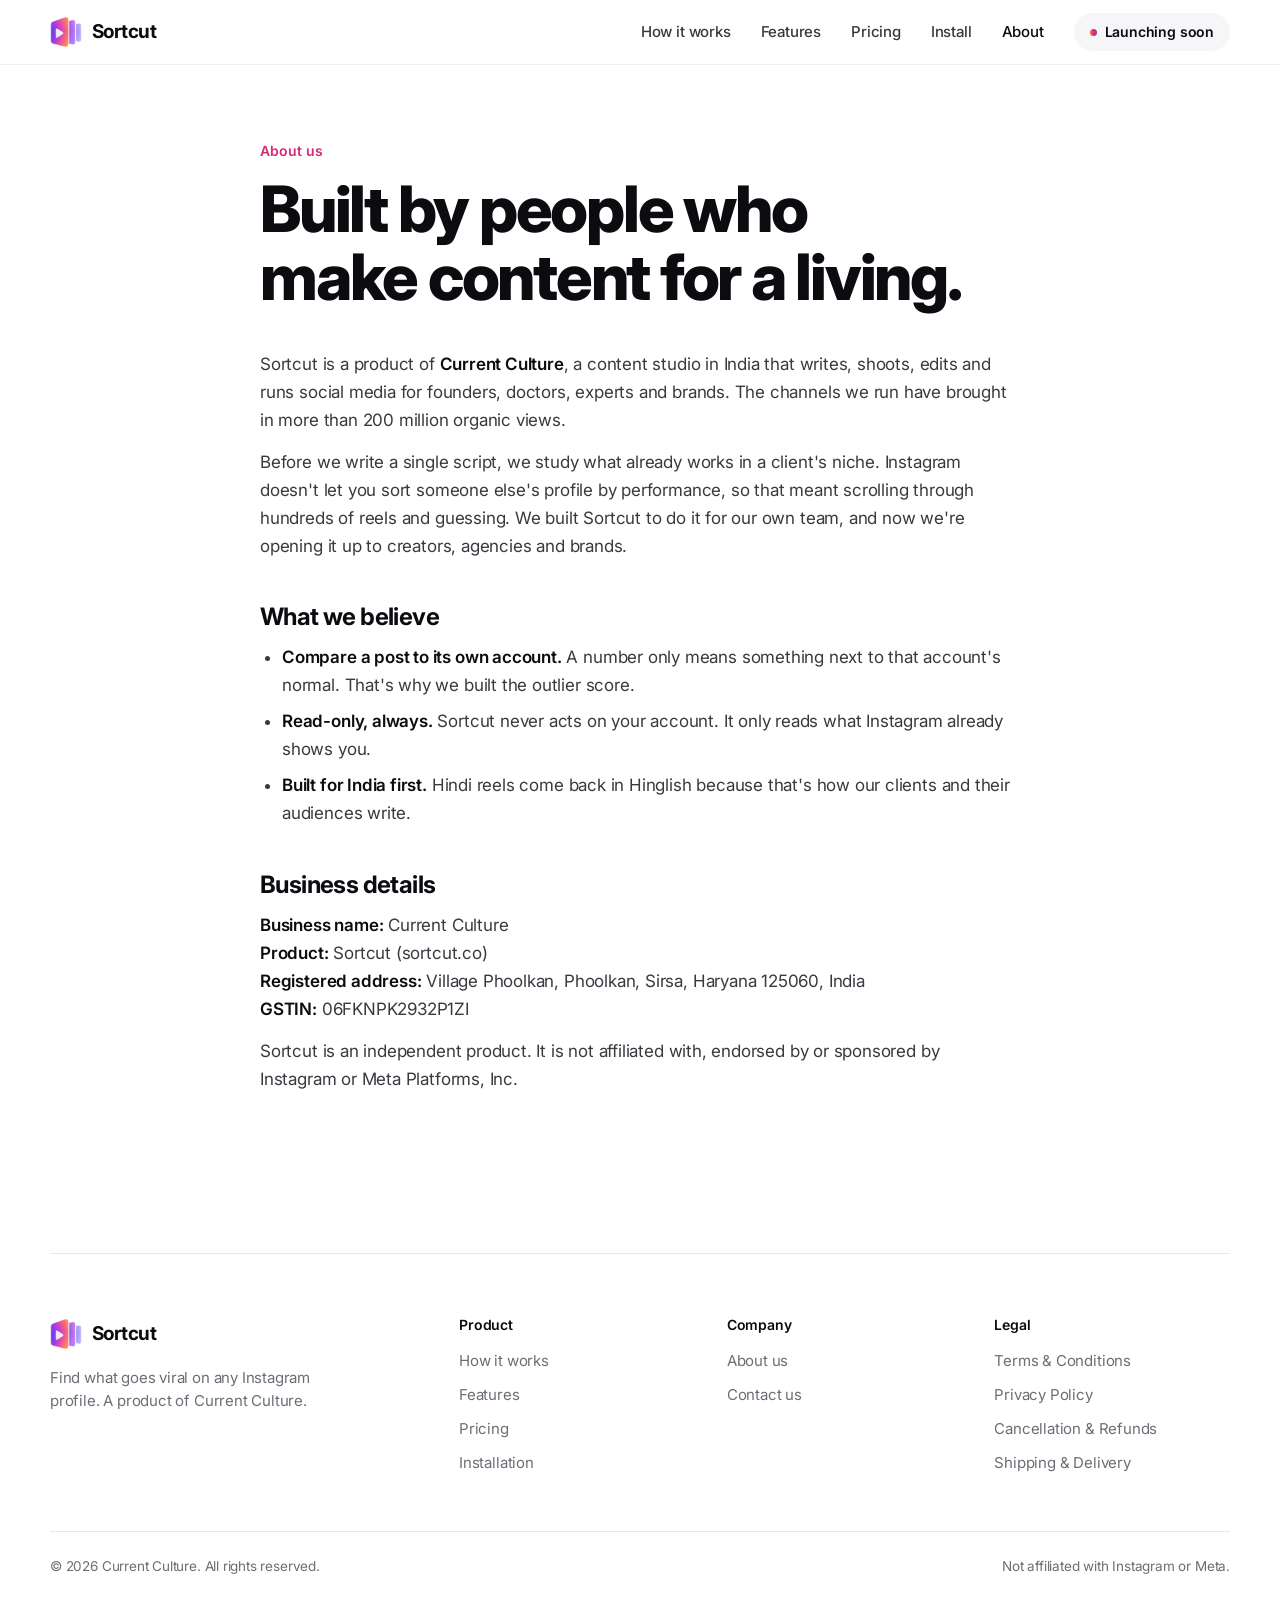
==== commit b311a801: "Logo and favicon updated" ====
--- a/about.html
+++ b/about.html
@@ -9,6 +9,9 @@
 <link rel="preconnect" href="https://fonts.googleapis.com">
 <link rel="preconnect" href="https://fonts.gstatic.com" crossorigin>
 <link rel="stylesheet" href="https://fonts.googleapis.com/css2?family=Inter:wght@400;500;600;700;800&display=swap">
+<link rel="icon" href="favicon.ico" sizes="48x48">
+<link rel="icon" type="image/png" href="img/favicon.png" sizes="192x192">
+<link rel="apple-touch-icon" href="img/apple-touch-icon.png">
 <link rel="stylesheet" href="css/styles.css">
 </head>
 <body>
@@ -24,7 +27,7 @@
 </svg>
 <header class="top">
   <div class="wrap">
-    <a class="brand" href="index.html" aria-label="Sortcut home"><span class="logo"><svg width="18" height="18" viewBox="0 0 20 20" fill="#fff" aria-hidden="true"><rect x="3" y="3" width="3.2" height="14" rx="1.6"/><rect x="8.4" y="6.5" width="3.2" height="10.5" rx="1.6" opacity=".85"/><rect x="13.8" y="10" width="3.2" height="7" rx="1.6" opacity=".7"/></svg></span>Sortcut</a>
+    <a class="brand" href="index.html" aria-label="Sortcut home"><img class="logo" src="img/logo.png" alt="" width="32" height="32">Sortcut</a>
     <nav class="nav" aria-label="Main">
       <a class="hide-sm" href="index.html#how">How it works</a>
       <a class="hide-sm" href="index.html#features">Features</a>
@@ -62,7 +65,7 @@
 <footer class="wrap">
   <div class="foot">
     <div>
-      <a class="brand" href="index.html"><span class="logo"><svg width="18" height="18" viewBox="0 0 20 20" fill="#fff" aria-hidden="true"><rect x="3" y="3" width="3.2" height="14" rx="1.6"/><rect x="8.4" y="6.5" width="3.2" height="10.5" rx="1.6" opacity=".85"/><rect x="13.8" y="10" width="3.2" height="7" rx="1.6" opacity=".7"/></svg></span>Sortcut</a>
+      <a class="brand" href="index.html"><img class="logo" src="img/logo.png" alt="" width="32" height="32">Sortcut</a>
       <p class="about">Find what goes viral on any Instagram profile. A product of Current Culture.</p>
     </div>
     <div><h4>Product</h4><ul><li><a href="index.html#how">How it works</a></li><li><a href="index.html#features">Features</a></li><li><a href="pricing.html">Pricing</a></li><li><a href="install.html">Installation</a></li></ul></div>
--- a/css/styles.css
+++ b/css/styles.css
@@ -44,8 +44,7 @@
 .top{position:sticky;top:env(safe-area-inset-top,0px);z-index:50;margin-inline:-20px;padding:0 20px;background:rgba(255,255,255,.78);-webkit-backdrop-filter:saturate(180%) blur(20px);backdrop-filter:saturate(180%) blur(20px);border-bottom:1px solid rgba(233,231,238,.7)}
 .top .wrap{height:64px;display:flex;align-items:center;justify-content:space-between;gap:16px}
 .brand{display:flex;align-items:center;gap:10px;text-decoration:none;font-size:19px;font-weight:700;letter-spacing:-.03em}
-.logo{width:32px;height:32px;border-radius:9px;background:var(--ig);display:grid;place-items:center;box-shadow:0 4px 12px -4px rgba(214,41,118,.5)}
-.logo svg{display:block}
+.logo{width:32px;height:32px;flex:none;display:block;object-fit:contain}
 .nav{display:flex;align-items:center;gap:30px;font-size:15px;font-weight:500}
 .nav a{text-decoration:none;color:var(--ink-2)}
 .nav a:hover,.nav a[aria-current="page"]{color:var(--ink)}
@@ -99,7 +98,7 @@
 .dots i{width:11px;height:11px;border-radius:50%;background:#E0DDE5}
 .dots i:nth-child(1){background:#FF5F57}.dots i:nth-child(2){background:#FEBC2E}.dots i:nth-child(3){background:#28C840}
 .url{flex:1;max-width:420px;margin-inline:auto;height:28px;border-radius:8px;background:#fff;border:1px solid var(--line);display:flex;align-items:center;justify-content:center;gap:6px;font-size:12.5px;color:var(--gray)}
-.ext{width:26px;height:26px;border-radius:7px;background:var(--ig);display:grid;place-items:center}
+.ext{width:22px;height:22px;display:block;object-fit:contain}
 .app{display:grid;grid-template-columns:1fr 300px;min-height:520px}
 .profile{padding:26px 28px 28px;min-width:0}
 .ph{display:flex;align-items:center;gap:22px;padding-bottom:20px;border-bottom:1px solid var(--line)}
@@ -126,7 +125,7 @@
 .p8{background:linear-gradient(165deg,#F4CDCD 0%,#D57F86 60%,#8B3A4C 100%)}
 .panel{border-left:1px solid var(--line);background:#FBFAFC;padding:20px;display:flex;flex-direction:column;gap:14px}
 .panel-h{display:flex;align-items:center;gap:10px;font-weight:700;font-size:15px;letter-spacing:-.02em}
-.panel-h .logo{width:26px;height:26px;border-radius:7px}
+.panel-h .logo{width:26px;height:26px}
 .field label{display:block;font-size:12px;font-weight:600;color:var(--gray);margin-bottom:6px}
 .select{display:flex;justify-content:space-between;align-items:center;height:38px;padding:0 12px;border-radius:10px;background:#fff;border:1px solid var(--line-2);font-size:14px;font-weight:500}
 .seg{display:grid;grid-template-columns:repeat(4,1fr);gap:4px;padding:3px;border-radius:10px;background:#EFEDF2}
@@ -433,7 +432,8 @@
 .final{position:relative;margin-top:120px;border-radius:36px;padding:88px 32px;text-align:center;color:#fff;overflow:hidden;background:var(--ig)}
 .final::after{content:"";position:absolute;inset:0;background:radial-gradient(60% 80% at 50% 0%,rgba(255,255,255,.22),transparent 70%);pointer-events:none}
 .final > *{position:relative;z-index:1}
-.final .logo{width:64px;height:64px;border-radius:18px;margin:0 auto;background:#fff;box-shadow:0 20px 40px -12px rgba(0,0,0,.3)}
+.final .logo{width:64px;height:64px;border-radius:18px;margin:0 auto;background:#fff;box-shadow:0 20px 40px -12px rgba(0,0,0,.3);place-items:center}
+.final .logo img{width:38px;height:38px;object-fit:contain}
 .final h2{font-size:clamp(36px,5.4vw,60px);font-weight:800;margin-top:26px}
 .final p{margin:16px auto 0;max-width:520px;font-size:19px;opacity:.92}
 .final .ctas{display:flex;flex-wrap:wrap;gap:12px;justify-content:center;margin-top:32px}
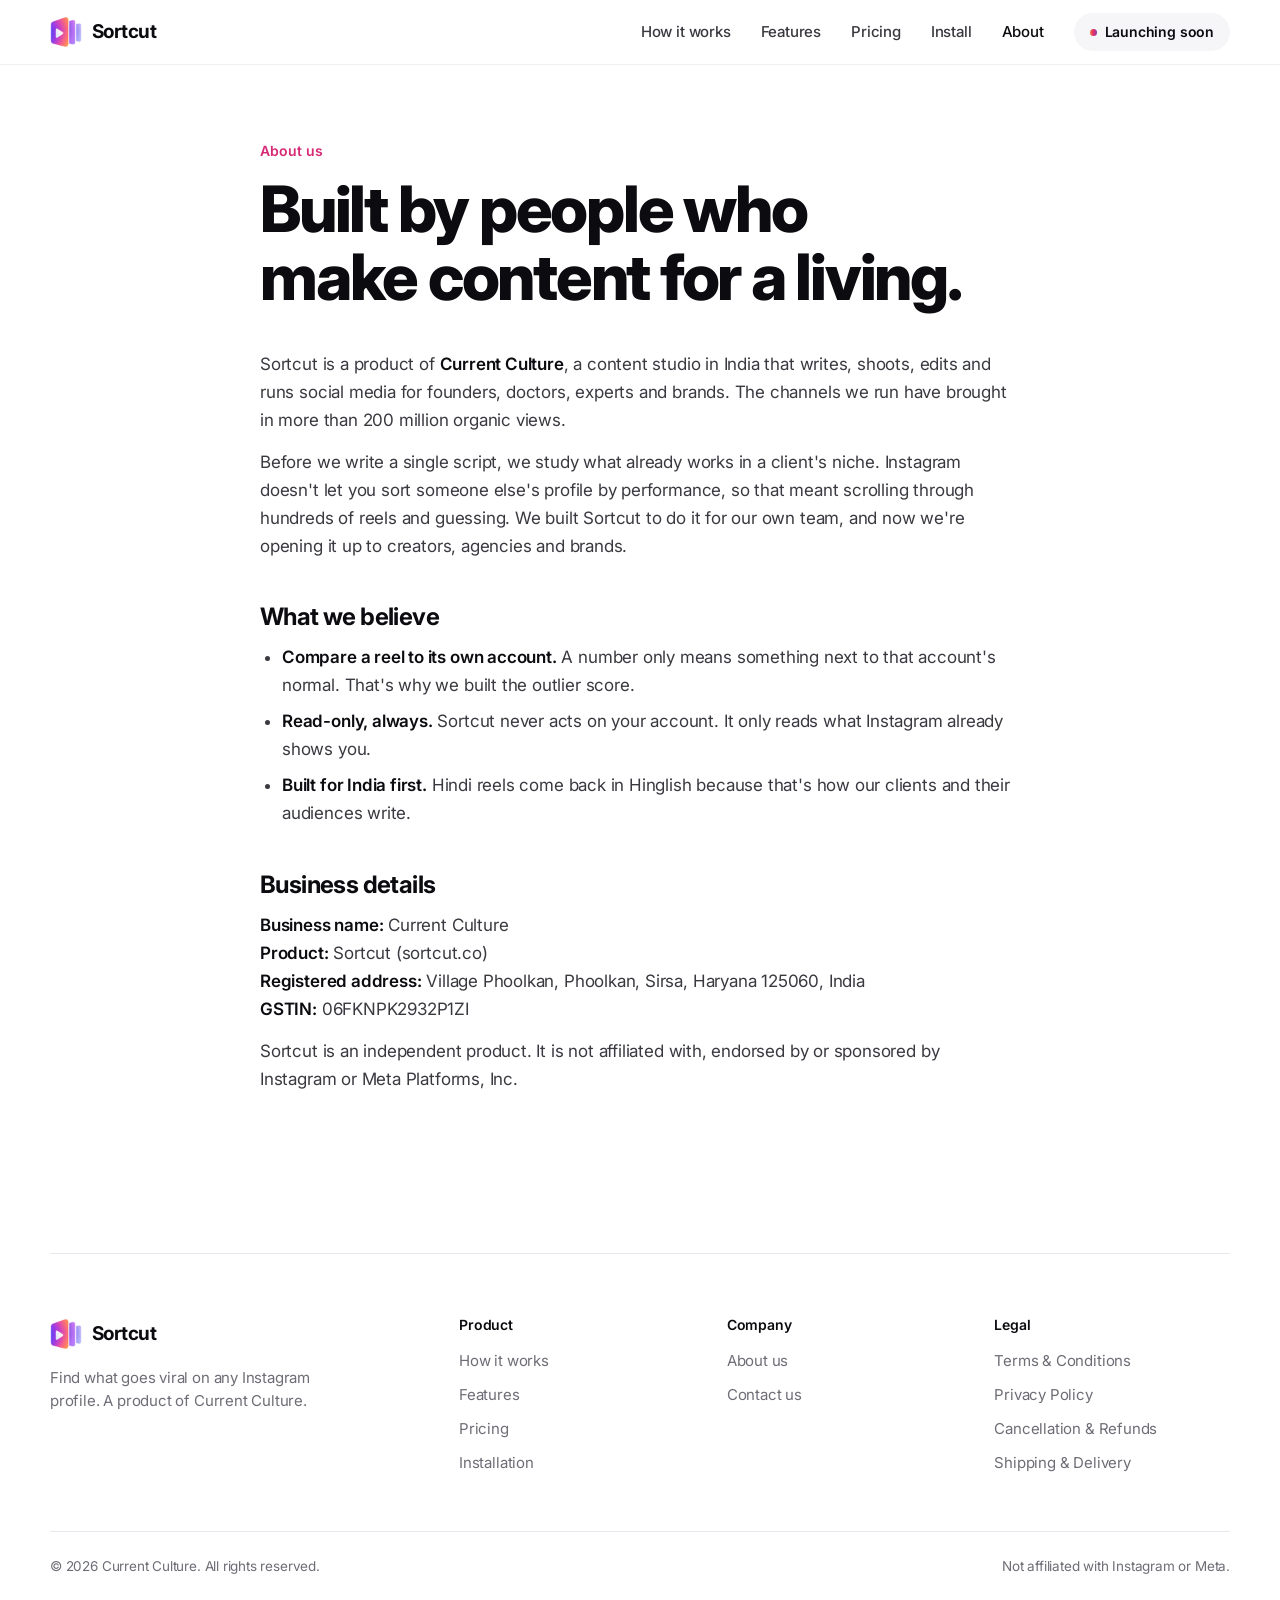
==== commit c0c8be4d: "site: reels-only wording, 50-reel free plan, remove competitor analysis Co-Authored-By: Claude Opus " ====
--- a/about.html
+++ b/about.html
@@ -47,7 +47,7 @@
       <p>Before we write a single script, we study what already works in a client's niche. Instagram doesn't let you sort someone else's profile by performance, so that meant scrolling through hundreds of reels and guessing. We built Sortcut to do it for our own team, and now we're opening it up to creators, agencies and brands.</p>
       <h2>What we believe</h2>
       <ul>
-        <li><strong>Compare a post to its own account.</strong> A number only means something next to that account's normal. That's why we built the outlier score.</li>
+        <li><strong>Compare a reel to its own account.</strong> A number only means something next to that account's normal. That's why we built the outlier score.</li>
         <li><strong>Read-only, always.</strong> Sortcut never acts on your account. It only reads what Instagram already shows you.</li>
         <li><strong>Built for India first.</strong> Hindi reels come back in Hinglish because that's how our clients and their audiences write.</li>
       </ul>
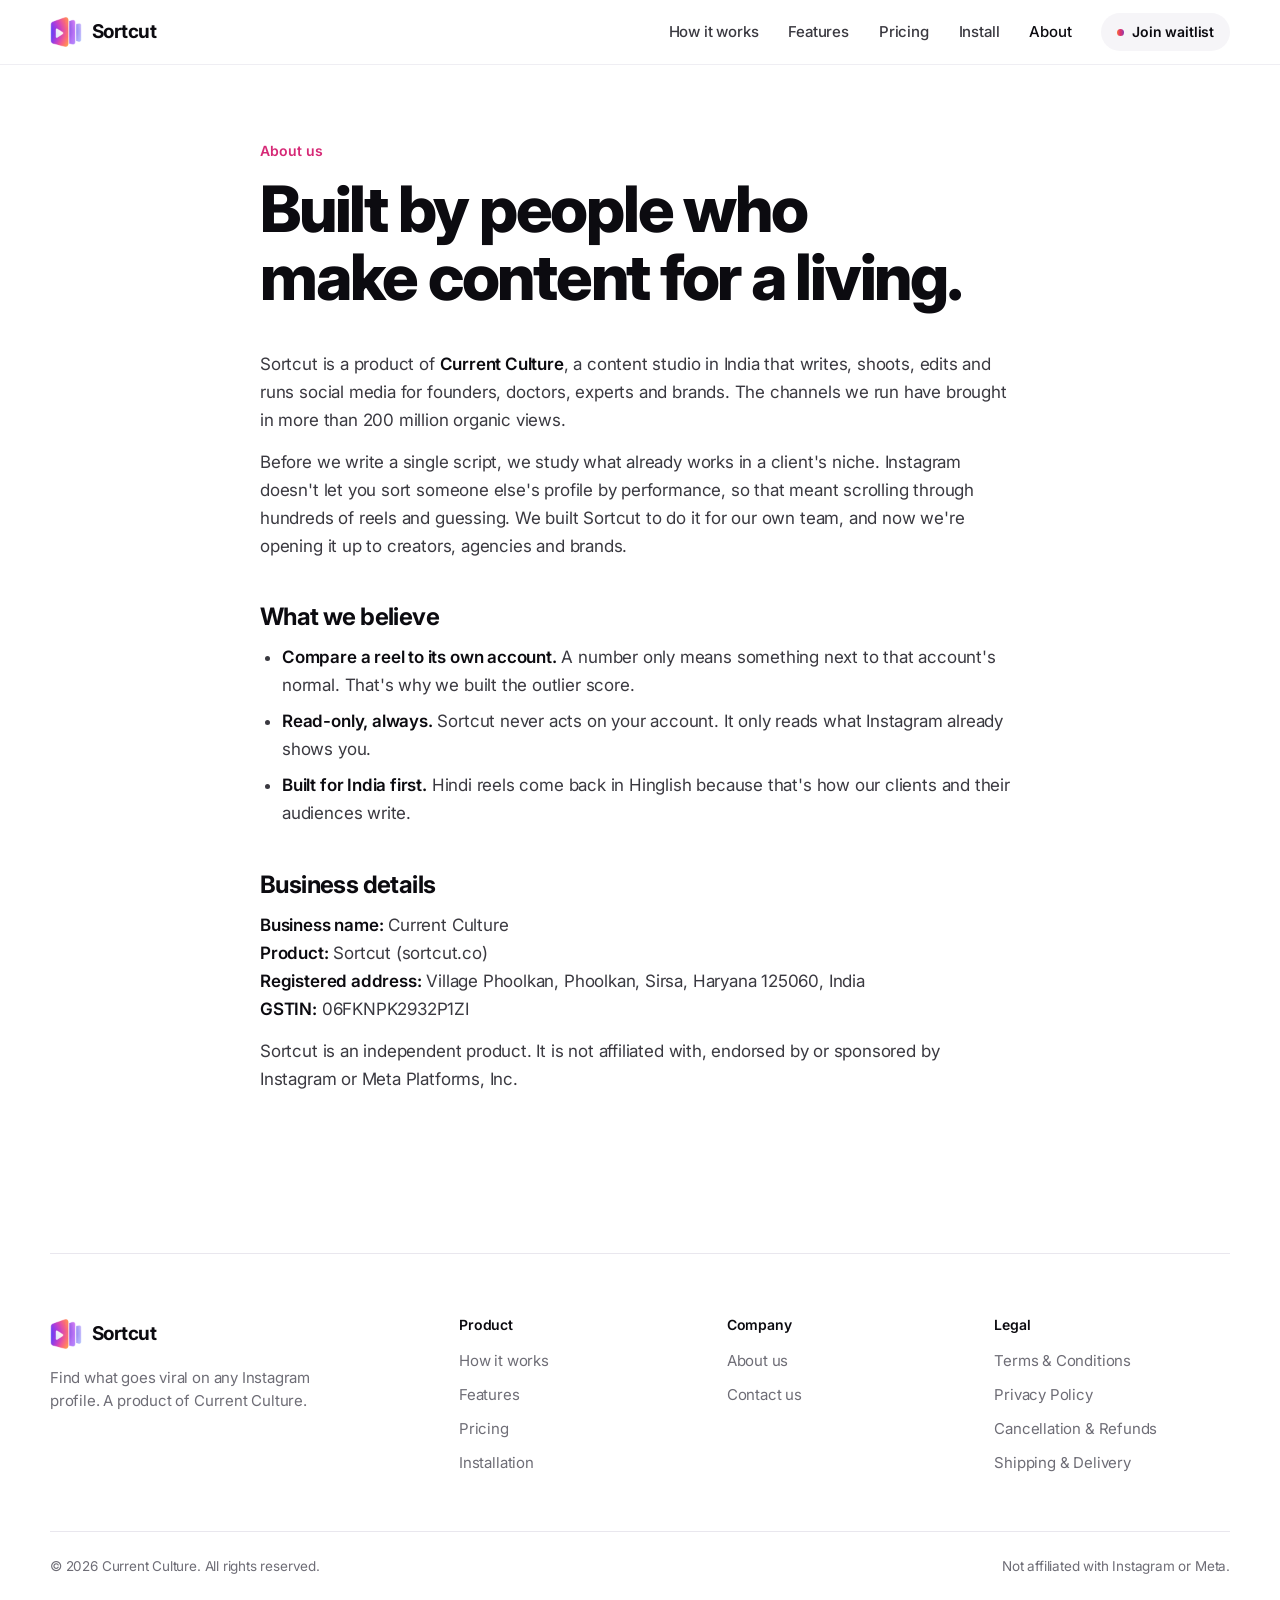
==== commit 486e14db: "site: link waitlist from header and home page Co-Authored-By: Claude Opus 5.5 (1M context) <noreply@" ====
--- a/about.html
+++ b/about.html
@@ -34,7 +34,7 @@
       <a class="hide-sm" href="pricing.html">Pricing</a>
       <a class="hide-sm" href="install.html">Install</a>
       <a class="hide-sm" href="about.html" aria-current="page">About</a>
-      <span class="soon">Launching soon</span>
+      <a class="soon" href="join.html">Join waitlist</a>
     </nav>
   </div>
 </header>
--- a/css/styles.css
+++ b/css/styles.css
@@ -51,6 +51,8 @@
 .nav a.btn,.nav a.btn:hover{color:#fff}
 .soon{display:inline-flex;align-items:center;gap:8px;height:38px;padding:0 16px;border-radius:999px;background:var(--bg-2);font-size:14px;font-weight:600;color:var(--ink);white-space:nowrap}
 .soon::before{content:"";width:7px;height:7px;border-radius:50%;background:var(--ig-btn)}
+.nav a.soon{color:var(--ink)}
+.nav a.soon:hover{background:#EDEBF1}
 @media (max-width:780px){.nav a.hide-sm{display:none}}
 
 /* ---------- buttons ---------- */
@@ -473,6 +475,25 @@
 .isteps h2{margin-top:4px!important;font-size:20px!important}
 .isteps p{margin-top:8px!important}
 
+/* ---------- waitlist ---------- */
+.wl{max-width:560px;margin-inline:auto;padding-block:56px 0;text-align:center}
+.wl h1{font-size:clamp(36px,8vw,56px);font-weight:800;margin-top:12px}
+.wl-sub{margin-top:14px;text-wrap:balance;font-size:18px;color:var(--gray);line-height:1.5}
+.wl-card{margin-top:32px;padding:24px;border-radius:var(--r-md);background:var(--bg-2);text-align:left;display:grid;gap:14px}
+.wl-row{display:grid;grid-template-columns:1fr 1fr;gap:14px}
+.wl-field span{display:block;font-size:14px;font-weight:600;color:var(--ink-2);margin-bottom:6px}
+.wl-field input{display:block;width:100%;height:52px;padding:0 14px;border-radius:var(--r-sm);border:1px solid var(--line-2);background:#fff;font:400 17px/1 var(--font);color:var(--ink);-webkit-appearance:none;appearance:none}
+.wl-field input:focus{outline:none;border-color:var(--pink);box-shadow:0 0 0 3px rgba(214,41,118,.18)}
+.wl-hp{position:absolute;left:-10000px;width:1px;height:1px;overflow:hidden}
+.wl .btn{width:100%;height:52px;margin-top:6px}
+.wl .btn:disabled{opacity:.45;cursor:default;transform:none;box-shadow:none}
+.wl-err{font-size:15px;font-weight:500;color:#B3261E}
+.wl-note{font-size:14px;color:var(--gray);line-height:1.5}
+.wl-note a{color:var(--pink);text-decoration:none;font-weight:500}
+.wl-done{font-size:19px;font-weight:600;letter-spacing:-.02em;text-align:center;padding:32px 24px}
+.wl-done:focus{outline:none}
+@media (max-width:480px){.wl{padding-top:40px}.wl-card{padding:20px}.wl-row{grid-template-columns:1fr}}
+
 /* ---------- footer ---------- */
 footer{margin-top:120px;padding-block:64px 36px;border-top:1px solid var(--line)}
 .foot{display:grid;grid-template-columns:1.6fr 1fr 1fr 1fr;gap:32px}
